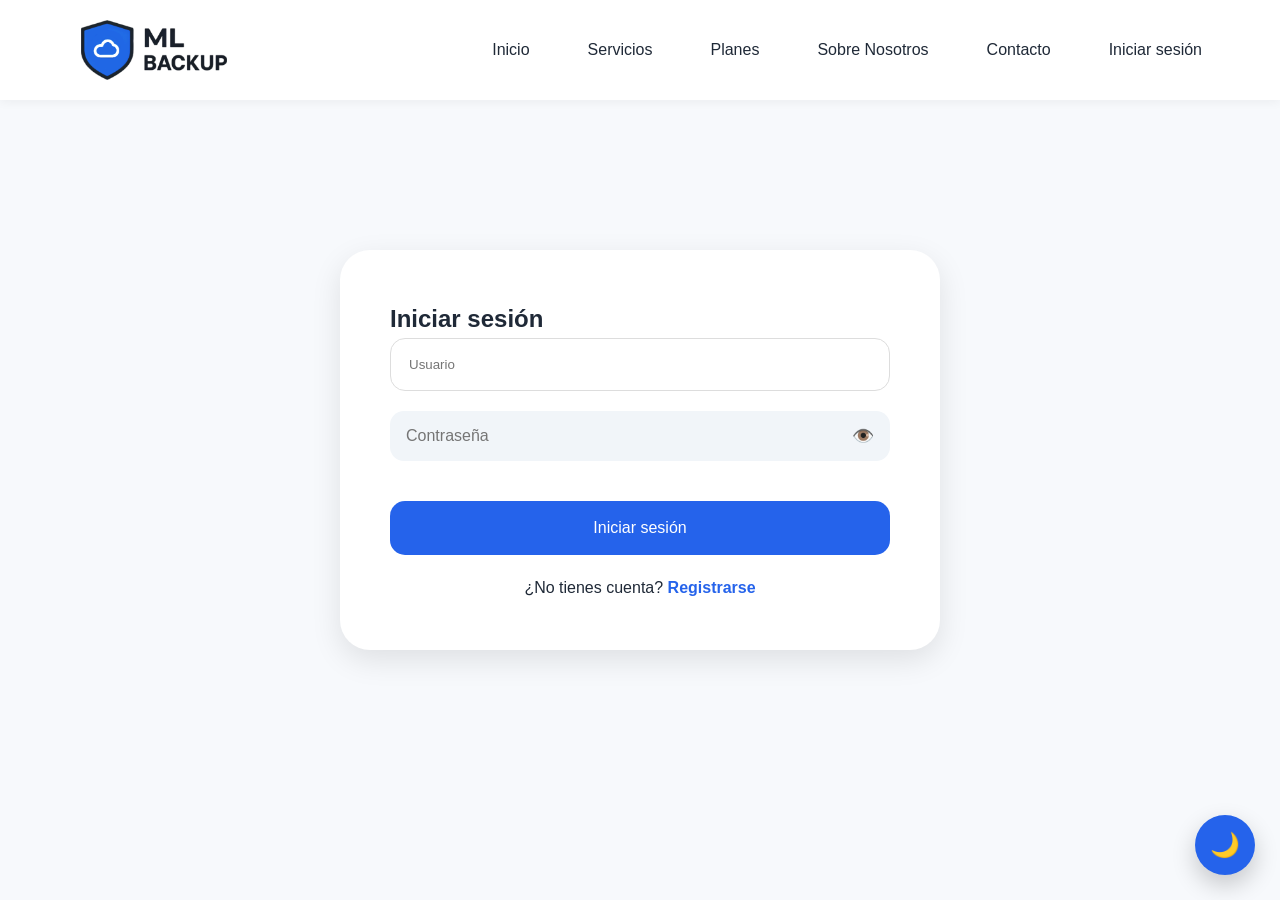
==== admin.html @ d4685b3f "Update admin.html" ====
<!DOCTYPE html>
<html lang="es">
<head>
  <meta charset="UTF-8">
  <meta name="viewport" content="width=device-width, initial-scale=1.0">
  <title>ML Backup - Admin</title>
  <link rel="stylesheet" href="style.css">
</head>
<body>
  
  <header>
    <div class="container nav">
      <h1>

        <a href="./index.html" class="logo">
      
          <div class="logo-container">
      
            <img id="siteLogo" src="logoMLBclaro.png" alt="ML Backup Logo" class="logo-img">
      
          </div>
      
        </a>
      
      </h1>

      <nav class="navbar-right">

        <a href="./index.html#inicio">Inicio</a>
        <a href="./index.html#servicios">Servicios</a>
        <a href="./index.html#planes">Planes</a>
        <a href="./index.html#sobre">Sobre Nosotros</a>
        <a href="./index.html#contacto">Contacto</a>

        <div id="userArea"></div>
      
      </nav>
    </div>
  </header>

  <section class="dashboard-page">
  
    <div class="container">
    
      <h1 class="dashboard-title">
        Panel de Administración
      </h1>
      
      <div class="dashboard-card">
      
        <h2>Clientes Registrados</h2>
        
        <table>
        
          <thead>
          
            <tr>
            
              <th>Usuario</th>
              <th>Empresa</th>
              <th>País</th>
              <th>Plan</th>
              <th>Acciones</th>
            
            </tr>
          
          </thead>
        
        <tbody id="usersTable"></tbody>
        
        </table>
      
      </div>
    
    </div>
  
  </section>

  <script>
  
    if(
      localStorage.getItem("loggedUser")
      !==
      "admin"
    ){
      window.location.href =
      "./login.html";
    }
  
  </script>
  
  <script src="./auth.js"></script>
  <script src="./backup-system.js"></script>
  <script src="./monitor.js"></script>
  <script src="./dashboard.js"></script>
  <script src="./script.js"></script>

</body>
</html>
---- style.css ----
html{
  scroll-behavior:smooth;
}

:root{
  --bg:#f7f9fc;
  --text:#1f2937;
  --card:#ffffff;
  --primary:#2563eb;
  --secondary:#f1f5f9;
  --shadow:rgba(0,0,0,0.08);
}

body.dark{
  --bg:#0f172a;
  --text:#f8fafc;
  --card:#1e293b;
  --primary:#3b82f6;
  --secondary:#334155;
  --shadow:rgba(0,0,0,0.3);
}

*{
  margin:0;
  padding:0;
  box-sizing:border-box;
}

body{
  font-family:Arial, sans-serif;
  background:var(--bg);
  color:var(--text);
  line-height:1.6;
  transition:
  background 0.4s ease,
  color 0.4s ease;
}

.container{
  width:90%;
  max-width:1200px;
  margin:auto;
}

header{
  position:fixed;
  width:100%;
  background:var(--card);
  padding:20px 0;
  box-shadow:0 2px 10px rgba(0,0,0,0.05);
  z-index:1000;
  transition:0.4s;
}

.nav{
  display:flex;
  justify-content:space-between;
  align-items:center;
}

nav a{
  margin-left:20px;
  text-decoration:none;
  color:var(--text);
  font-weight:500;
  position:relative;
  transition:0.3s ease;
  padding:8px 14px;
  border-radius:12px;
}

nav a:hover{
  background:var(--primary);
  color:white;
}

.hero{
  min-height:100vh;
  display:flex;
  align-items:center;
  padding-top:120px;
}

.hero-content{
  display:grid;
  grid-template-columns:1fr 1fr;
  gap:60px;
}

.tag{
  color:#2563eb;
  font-weight:bold;
  margin-bottom:15px;
}

.hero h2{
  font-size:55px;
  margin-bottom:20px;
}

.description{
  margin-bottom:30px;
  color:var(--text);
}

.buttons{
  display:flex;
  gap:15px;
}

.btn{
  padding:15px 30px;
  border-radius:15px;
  text-decoration:none;
  font-weight:bold;
}

.primary{
  background:#2563eb;
  color:white;
}

.secondary{
  border:1px solid #ccc;
  color:var(--text);
}

.hero-card{
  background:var(--card);
  transition:0.4s ease;
  padding:40px;
  border-radius:30px;
  box-shadow:0 10px 30px rgba(0,0,0,0.08);
}

.card{
  background:var(--secondary);
  padding:25px;
  border-radius:20px;
  margin-bottom:20px;

  transition:
  transform 0.35s ease,
  box-shadow 0.35s ease,
  background 0.4s ease,
  color 0.4s ease;
}

section{
  padding:120px 0;
}

.section-title{
  text-align:center;
  margin-bottom:60px;
}

.section-title p{
  color:#2563eb;
  font-weight:bold;
}

.section-title h2{
  font-size:40px;
}

.services-grid, .plans-grid{
  display:grid;
  grid-template-columns:repeat(3, 1fr);
  gap:30px;
}

.service-box, .plan-card, .stat-box{
  background:var(--card);
  transition:0.4s ease;
  padding:35px;
  border-radius:25px;
  box-shadow:0 5px 20px rgba(0,0,0,0.05);
}

.plan-card h4{
  font-size:40px;
  margin:20px 0;
}

.plan-card ul{
  list-style:none;
  margin-bottom:30px;
}

.plan-card li{
  margin-bottom:10px;
}

.plan-card button{
  width:100%;
  padding:15px;
  border:none;
  background:#2563eb;
  color:white;
  border-radius:15px;
  cursor:pointer;
}

.featured{
  background:linear-gradient(135deg, #2563eb, #1d4ed8);
  color:white;
}

.featured button{
  background:white;
  color:#2563eb;
  font-weight:bold;
}

.featured button:hover{
  background:#1d4ed8;
  color:white;
}

.popular{
  background:var(--card);
  transition:0.4s ease;
  color:#2563eb;
  padding:5px 15px;
  border-radius:20px;
  font-size:14px;
}

.about-grid{
  display:grid;
  grid-template-columns:1fr 1fr;
  gap:60px;
}

.stats{
  display:grid;
  grid-template-columns:1fr 1fr;
  gap:20px;
}

.contact-box{
  background:var(--card);
  transition:0.4s ease;
  padding:60px;
  border-radius:30px;
  box-shadow:0 10px 30px rgba(0,0,0,0.05);
}

form{
  display:grid;
  gap:20px;
}

input, textarea{
  padding:18px;
  border-radius:15px;
  border:1px solid #ddd;
}

textarea{
  min-height:150px;
}

form button{
  padding:18px;
  border:none;
  border-radius:15px;
  background:#2563eb;
  color:white;
  font-size:16px;
  cursor:pointer;
}

footer{
  background:#0f172a;
  color:white;
  padding:80px 0;
}

.footer-grid{
  display:grid;
  grid-template-columns:repeat(3,1fr);
  gap:40px;
}

footer a{
  color:#cbd5e1;
  text-decoration:none;
}

@media(max-width:900px){
  .hero-content, .services-grid, .plans-grid, .about-grid, .footer-grid{
    grid-template-columns:1fr;
  }
  nav{
    display:none;
  }
  .hero h2{
    font-size:40px;
  }
}

#themeToggle{
  position:fixed;
  bottom:25px;
  right:25px;
  width:60px;
  height:60px;
  border:none;
  border-radius:50%;
  background:var(--primary);
  color:white;
  font-size:24px;
  cursor:pointer;
  z-index:9999;
  box-shadow:0 10px 25px rgba(0,0,0,0.2);
  transition:
  transform 0.3s ease,
  background 0.4s ease;
}

#themeToggle:hover{
  transform:scale(1.1) rotate(10deg);
}

section, .service-box, .plan-card, .hero-card, .contact-box, .stat-box, .card{
  animation:fadeUp 1s ease;
}

.service-box, .plan-card, .stat-box, .card{
  transition:
  transform 0.35s ease,
  box-shadow 0.35s ease,
  background 0.4s ease,
  color 0.4s ease;
}

.service-box:hover, .plan-card:hover, .stat-box:hover, .card:hover{
  transform:translateY(-8px);
  box-shadow:0 15px 35px var(--shadow);
}

@keyframes fadeUp{
  from{
    opacity:0;
    transform:translateY(40px);
  }

  to{
    opacity:1;
    transform:translateY(0);
  }
}

.logo{
  text-decoration:none;
  color:var(--primary);
  transition:0.3s ease;
}

.logo:hover{
  opacity:0.8;
}

button, .btn{
  cursor:pointer;
  transition:
  transform 0.3s ease,
  background 0.3s ease,
  color 0.3s ease,
  box-shadow 0.3s ease;
}

button:hover, .btn:hover{
  transform:translateY(-3px);
  box-shadow:0 10px 25px rgba(0,0,0,0.15);
}

.primary:hover, .plan-card button:hover, form button:hover{
  background:#1d4ed8;
}

.reveal{
  opacity:0;
  transform:translateY(80px);
  transition:
  opacity 1s ease,
  transform 1s ease;
}

.reveal.active{
  opacity:1;
  transform:translateY(0);
}

.login-page,
.plan-page,
.admin-page{
  min-height:100vh;
  display:flex;
  justify-content:center;
  align-items:center;
  padding:120px 20px;
}

.login-box, .single-plan-card{
  background:var(--card);
  padding:50px;
  border-radius:30px;
  box-shadow:0 10px 30px rgba(0,0,0,0.1);
  max-width:600px;
  width:100%;
}

.single-plan-card h1{
  font-size:50px;
  margin-bottom:20px;
}

.single-plan-card h2{
  color:var(--primary);
  font-size:40px;
  margin-bottom:30px;
}

.single-plan-card ul{
  margin:30px 0;
}

.single-plan-card li{
  margin-bottom:15px;
  margin-left:30px;
}

.other-plans{
  margin-top:50px;
}

.mini-plans{
  display:flex;
  gap:20px;
  margin-top:20px;
}

.mini-plan{
  background:var(--card);
  padding:25px;
  border-radius:20px;
  flex:1;
}

.admin-page table{
  width:100%;
  border-collapse:collapse;
  margin-top:40px;
  background:var(--card);
}

.admin-page th,
.admin-page td{
  padding:20px;
  border:1px solid #ccc;
  text-align:left;
}

.admin-page th{
  background:var(--primary);
  color:white;
}

.plan-button{
  width:100%;
  padding:18px;
  border:none;
  border-radius:18px;
  background:var(--primary);
  color:white;
  font-size:17px;
  font-weight:bold;
  cursor:pointer;
  transition:
  transform 0.3s ease,
  background 0.3s ease,
  box-shadow 0.3s ease;
}

.plan-button:hover{
  transform:translateY(-4px);
  background:#1d4ed8;
  box-shadow:0 10px 25px rgba(0,0,0,0.2);
}

.mini-plan a{
  text-decoration:none;
}

.navbar-right{
  display:flex;
  align-items:center;
  gap:10px;
}

.login-btn{
  background:var(--primary);
  color:white !important;
  padding:10px 18px;
  border-radius:12px;
  text-decoration:none;
  transition:0.3s ease;
}

.login-btn:hover{
  background:#1d4ed8;
  transform:translateY(-2px);
}

/* MENU USER */

.user-menu{
  position:relative;
  cursor:pointer;
}

.user-profile{
  display:flex;
  align-items:center;
  gap:10px;
  background:var(--card);
  padding:10px 16px;
  border-radius:14px;
  transition:0.3s ease;
}

.user-profile:hover{
  background:var(--secondary);
}

.user-dropdown{
  position:absolute;
  top:60px;
  right:0;
  background:var(--card);
  min-width:180px;
  border-radius:18px;
  padding:10px;
  box-shadow:0 10px 30px rgba(0,0,0,0.15);
  opacity:0;
  visibility:hidden;
  transform:translateY(10px);
  transition:0.3s ease;
  z-index:9999;
}

.user-menu:hover .user-dropdown{
  opacity:1;
  visibility:visible;
  transform:translateY(0);
}

.user-dropdown button, .user-dropdown a{
  width:100%;
  display:block;
  text-decoration:none;
  border:none;
  background:none;
  color:var(--text);
  padding:12px;
  border-radius:12px;
  text-align:left;
  cursor:pointer;
  transition:0.3s ease;
}

.user-dropdown button:hover, .user-dropdown a:hover{
  background:var(--secondary);
}
.register-link{
  margin-top:20px;
  text-align:center;
}

.register-link a{
  color:var(--primary);
  text-decoration:none;
  font-weight:bold;
}

.logo-container{
  width:180px;
  height:60px;
  display:flex;
  align-items:center;
  justify-content:flex-start;
}

.logo-img{
  width:180px;
  height:60px;
  object-fit:contain;
  transition:,
  opacity 0.3s ease;
}

.logo-img:hover{
  opacity:0.9;
}

.login-box select{
  width:100%;
  padding:16px;
  margin-bottom:20px;
  border:none;
  border-radius:14px;
  background:var(--secondary);
  color:var(--text);
  font-size:16px;
  outline:none;
}

.password-box{
  position:relative;
  width:100%;
  margin-bottom:20px;
}

.password-box input{
  width:100%;
  padding:16px 50px 16px 16px;
  border:none;
  border-radius:14px;
  background:var(--secondary);
  color:var(--text);
  font-size:16px;
  outline:none;
}

.toggle-password{
  position:absolute;
  right:16px;
  top:50%;
  transform:translateY(-50%);
  cursor:pointer;
  user-select:none;
  font-size:18px;
  transition:0.3s ease;
}

.toggle-password:hover{
  transform:
  translateY(-50%)
  scale(1.15);
}

footer{
  padding:30px 20px;
  text-align:center;
  background:var(--card);
  color:var(--text);
  margin-top:80px;
}

footer p{
  font-size:15px;
}

footer a{
  color:var(--primary);
  text-decoration:none;
  font-weight:bold;
  transition:0.3s ease;
}

footer a:hover{
  opacity:0.8;
}

.policy-page{
  min-height:100vh;
  padding:140px 40px 80px;
}

.policy-card{
  width:100%;
  background:var(--card);
  color:var(--text);
  padding:60px;
  border-radius:30px;
  box-shadow:0 15px 40px rgba(0,0,0,0.1);

}

.policy-card h1{
  font-size:52px;
  margin-bottom:40px;
}

.policy-card h2{
  margin-top:40px;
  margin-bottom:20px;
  color:var(--primary);
  font-size:30px;
}

.policy-card p{
  margin-bottom:20px;
  line-height:1.8;
}

.policy-card ul{
  margin-bottom:30px;
  margin-left:30px;
}

.policy-card li{
  margin-bottom:12px;
}

.checkbox-container {
  display: flex;
  align-items: center;
  gap: 12px;
  cursor: pointer;
  user-select: none;
  color: var(--text);
  font-size: 16px;
}

/* ocultar checkbox real */
.checkbox-container input {
  display: none;
}

/* caja visual */
.checkmark {
  width: 22px;
  height: 22px;
  border-radius: 6px;
  background: var(--secondary);
  border: 2px solid #cbd5e1;
  position: relative;
  transition: 0.3s ease;
}

/* hover */
.checkbox-container:hover .checkmark {
  border-color: var(--primary);
  box-shadow: 0 0 0 3px rgba(37, 99, 235, 0.15);
}

/* cuando checked */
.checkbox-container input:checked + .checkmark {
  background: var(--primary);
  border-color: var(--primary);
}

/* tick */
.checkmark::after {
  content: "";
  position: absolute;
  display: none;
  left: 6px;
  top: 2px;
  width: 6px;
  height: 12px;
  border: solid white;
  border-width: 0 2px 2px 0;
  transform: rotate(45deg);
}

/* mostrar tick cuando activo */
.checkbox-container input:checked + .checkmark::after {
  display: block;
}

.checkmark {
  transition: 0.25s ease, transform 0.2s ease;
}

.checkbox-container input:checked + .checkmark {
  transform: scale(1.05);
}

.sec-button{
  display:block;
  width:75%;
  height:50%;
  margin:0 auto;
  padding:18px;
  border:none;
  border-radius:18px;
  background:var(--primary);
  color:white;
  font-size:17px;
  font-weight:bold;
  cursor:pointer;
  transition:transform 0.3s ease, background 0.3s ease, box-shadow 0.3s ease;
}

.sec-button:hover{
  transform:translateY(-4px);
  background:#1d4ed8;
  box-shadow:0 10px 25px rgba(0,0,0,0.2);
}

/* =========================
DASHBOARD
========================= */

.dashboard-page{
  padding-top:140px;
  padding-bottom:80px;
  min-height:100vh;
}

.dashboard-title{
  font-size:52px;
  margin-bottom:40px;
  text-align:center;
}

.dashboard-grid{
  display:grid;
  grid-template-columns:
  repeat(auto-fit,minmax(320px,1fr));
  gap:30px;
  margin-bottom:40px;
}

.dashboard-card{
  background:var(--card);
  padding:30px;
  border-radius:30px;
  box-shadow:
  0 10px 30px rgba(0,0,0,0.1);
  transition:0.3s;
}

.dashboard-card:hover{
  transform:translateY(-5px);
}

.dashboard-card h2{
  margin-bottom:25px;
  color:var(--primary);
}

.alert-box{
  background:var(--secondary);
  padding:18px;
  border-radius:18px;
  margin-bottom:15px;
}

.alert-box p{
  margin-top:8px;
  font-size:14px;
  opacity:0.8;
}

table{
  width:100%;
  border-collapse:collapse;
  margin-top:20px;
}

th{
  background:var(--primary);
  color:white;
  padding:16px;
}

td{
  padding:16px;
  border-bottom:
  1px solid rgba(255,255,255,0.08);
}

.system-ok{
  font-size:18px;
  font-weight:bold;
  color:#27ae60;
}

.dashboard-card button{
  margin-bottom:15px;
  width:100%;
}

.gest-button{
  display:block;
  width:75%;
  height:50%
  margin:0 auto;
  padding:18px;
  border:none;
  border-radius:18px;
  background:var(--primary);
  color:white;
  font-size:17px;
  font-weight:bold;
  cursor:pointer;
  transition:transform 0.3s ease, background 0.3s ease, box-shadow 0.3s ease;
}
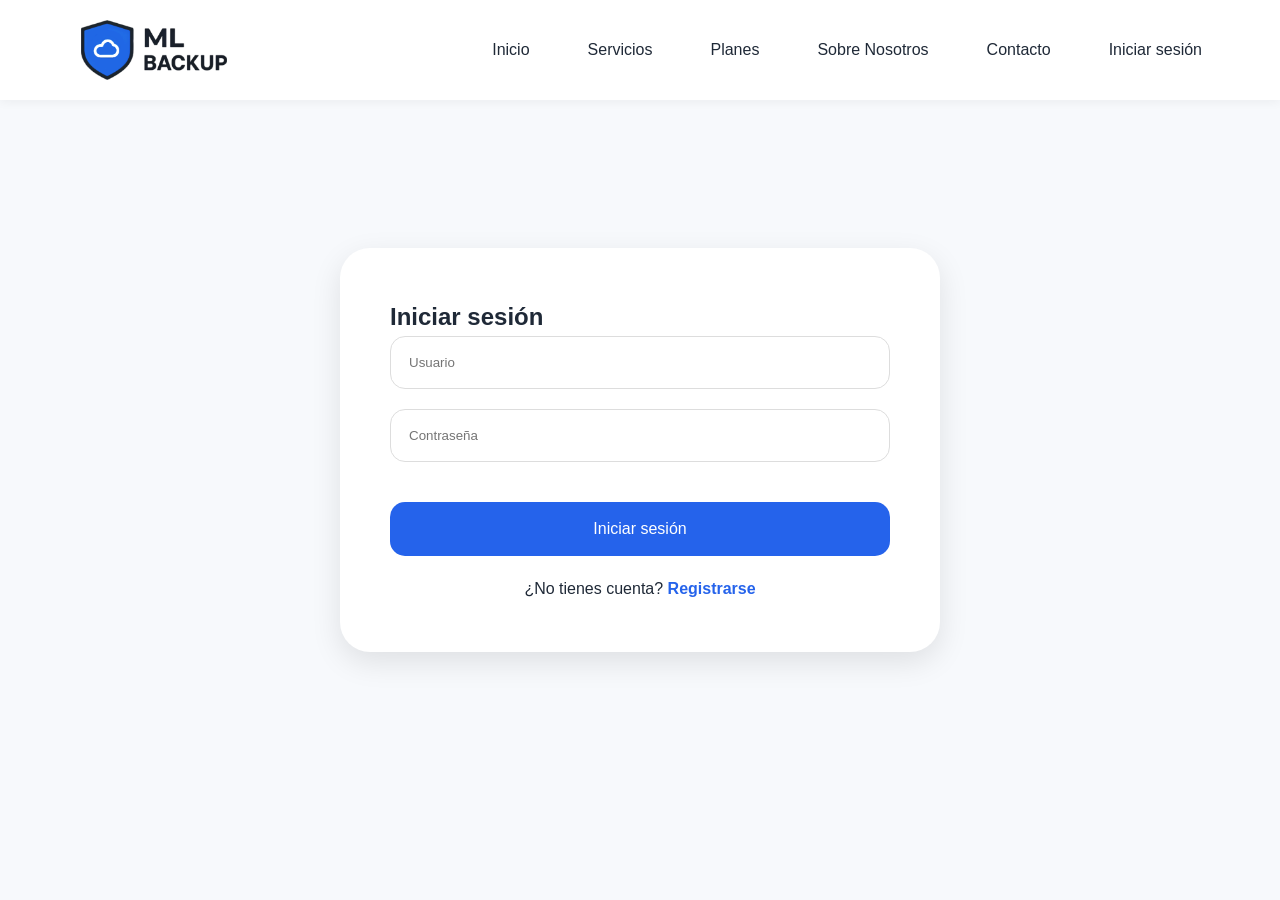
==== commit ffd4f1bf: "Update admin.html" ====
--- a/admin.html
+++ b/admin.html
@@ -2,26 +2,21 @@
 <html lang="es">
 <head>
   <meta charset="UTF-8">
-  <meta name="viewport" content="width=device-width, initial-scale=1.0">
-  <title>ML Backup - Admin</title>
+  <title>ML Backup</title>
   <link rel="stylesheet" href="style.css">
 </head>
 <body>
-  
+
+  <!-- BARRA DE NAVEGACIÓN -->
   <header>
+
     <div class="container nav">
       <h1>
-
         <a href="./index.html" class="logo">
-      
           <div class="logo-container">
-      
             <img id="siteLogo" src="logoMLBclaro.png" alt="ML Backup Logo" class="logo-img">
-      
           </div>
-      
         </a>
-      
       </h1>
 
       <nav class="navbar-right">
@@ -35,7 +30,9 @@
         <div id="userArea"></div>
       
       </nav>
+    
     </div>
+  
   </header>
 
   <section class="dashboard-page">
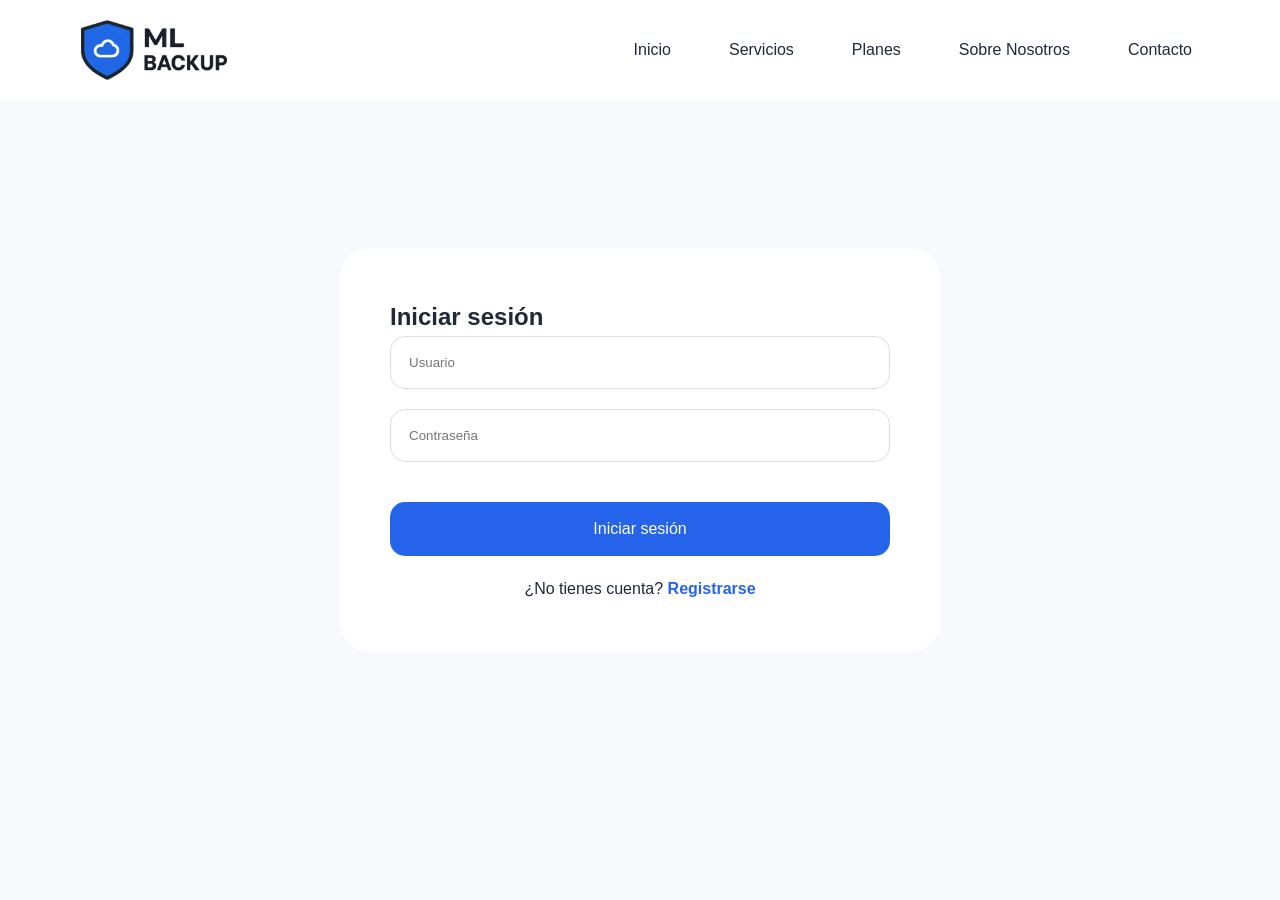
==== commit 2b9625ac: "Refactor admin.html structure and scripts" ====
--- a/admin.html
+++ b/admin.html
@@ -2,7 +2,7 @@
 <html lang="es">
 <head>
   <meta charset="UTF-8">
-  <title>ML Backup</title>
+  <title>ML Backup - Admin</title>
   <link rel="stylesheet" href="style.css">
 </head>
 <body>
@@ -20,51 +20,43 @@
       </h1>
 
       <nav class="navbar-right">
-
         <a href="./index.html#inicio">Inicio</a>
         <a href="./index.html#servicios">Servicios</a>
         <a href="./index.html#planes">Planes</a>
         <a href="./index.html#sobre">Sobre Nosotros</a>
         <a href="./index.html#contacto">Contacto</a>
-
         <div id="userArea"></div>
-      
       </nav>
     
     </div>
   
   </header>
 
+  <!-- PANEL DE ADMINISTRADOR -->
   <section class="dashboard-page">
   
     <div class="container">
     
-      <h1 class="dashboard-title">
-        Panel de Administración
-      </h1>
+      <h1 class="dashboard-title">Panel de Administración</h1>
       
       <div class="dashboard-card">
       
         <h2>Clientes Registrados</h2>
         
         <table>
-        
+          
           <thead>
-          
             <tr>
-            
               <th>Usuario</th>
               <th>Empresa</th>
               <th>País</th>
               <th>Plan</th>
               <th>Acciones</th>
-            
             </tr>
-          
           </thead>
         
         <tbody id="usersTable"></tbody>
-        
+
         </table>
       
       </div>
@@ -74,14 +66,9 @@
   </section>
 
   <script>
-  
-    if(
-      localStorage.getItem("loggedUser")
-      !==
-      "admin"
-    ){
-      window.location.href =
-      "./login.html";
+
+    if(localStorage.getItem("loggedUser") !== "admin"){
+      window.location.href = "./login.html";
     }
   
   </script>
--- a/style.css
+++ b/style.css
@@ -1,23 +1,9 @@
-html{
-  scroll-behavior:smooth;
-}
-
 :root{
   --bg:#f7f9fc;
   --text:#1f2937;
   --card:#ffffff;
   --primary:#2563eb;
   --secondary:#f1f5f9;
-  --shadow:rgba(0,0,0,0.08);
-}
-
-body.dark{
-  --bg:#0f172a;
-  --text:#f8fafc;
-  --card:#1e293b;
-  --primary:#3b82f6;
-  --secondary:#334155;
-  --shadow:rgba(0,0,0,0.3);
 }
 
 *{
@@ -31,9 +17,6 @@
   background:var(--bg);
   color:var(--text);
   line-height:1.6;
-  transition:
-  background 0.4s ease,
-  color 0.4s ease;
 }
 
 .container{
@@ -47,9 +30,7 @@
   width:100%;
   background:var(--card);
   padding:20px 0;
-  box-shadow:0 2px 10px rgba(0,0,0,0.05);
   z-index:1000;
-  transition:0.4s;
 }
 
 .nav{
@@ -64,14 +45,8 @@
   color:var(--text);
   font-weight:500;
   position:relative;
-  transition:0.3s ease;
   padding:8px 14px;
   border-radius:12px;
-}
-
-nav a:hover{
-  background:var(--primary);
-  color:white;
 }
 
 .hero{
@@ -127,10 +102,8 @@
 
 .hero-card{
   background:var(--card);
-  transition:0.4s ease;
   padding:40px;
   border-radius:30px;
-  box-shadow:0 10px 30px rgba(0,0,0,0.08);
 }
 
 .card{
@@ -138,12 +111,6 @@
   padding:25px;
   border-radius:20px;
   margin-bottom:20px;
-
-  transition:
-  transform 0.35s ease,
-  box-shadow 0.35s ease,
-  background 0.4s ease,
-  color 0.4s ease;
 }
 
 section{
@@ -172,10 +139,8 @@
 
 .service-box, .plan-card, .stat-box{
   background:var(--card);
-  transition:0.4s ease;
   padding:35px;
   border-radius:25px;
-  box-shadow:0 5px 20px rgba(0,0,0,0.05);
 }
 
 .plan-card h4{
@@ -213,14 +178,8 @@
   font-weight:bold;
 }
 
-.featured button:hover{
-  background:#1d4ed8;
-  color:white;
-}
-
 .popular{
   background:var(--card);
-  transition:0.4s ease;
   color:#2563eb;
   padding:5px 15px;
   border-radius:20px;
@@ -241,10 +200,8 @@
 
 .contact-box{
   background:var(--card);
-  transition:0.4s ease;
   padding:60px;
   border-radius:30px;
-  box-shadow:0 10px 30px rgba(0,0,0,0.05);
 }
 
 form{
@@ -255,7 +212,7 @@
 input, textarea{
   padding:18px;
   border-radius:15px;
-  border:1px solid #ddd;
+  border:1px solid #dddddd;
 }
 
 textarea{
@@ -289,114 +246,11 @@
   text-decoration:none;
 }
 
-@media(max-width:900px){
-  .hero-content, .services-grid, .plans-grid, .about-grid, .footer-grid{
-    grid-template-columns:1fr;
-  }
-  nav{
-    display:none;
-  }
-  .hero h2{
-    font-size:40px;
-  }
-}
-
-#themeToggle{
-  position:fixed;
-  bottom:25px;
-  right:25px;
-  width:60px;
-  height:60px;
-  border:none;
-  border-radius:50%;
-  background:var(--primary);
-  color:white;
-  font-size:24px;
-  cursor:pointer;
-  z-index:9999;
-  box-shadow:0 10px 25px rgba(0,0,0,0.2);
-  transition:
-  transform 0.3s ease,
-  background 0.4s ease;
-}
-
-#themeToggle:hover{
-  transform:scale(1.1) rotate(10deg);
-}
-
-section, .service-box, .plan-card, .hero-card, .contact-box, .stat-box, .card{
-  animation:fadeUp 1s ease;
-}
-
-.service-box, .plan-card, .stat-box, .card{
-  transition:
-  transform 0.35s ease,
-  box-shadow 0.35s ease,
-  background 0.4s ease,
-  color 0.4s ease;
-}
-
-.service-box:hover, .plan-card:hover, .stat-box:hover, .card:hover{
-  transform:translateY(-8px);
-  box-shadow:0 15px 35px var(--shadow);
-}
-
-@keyframes fadeUp{
-  from{
-    opacity:0;
-    transform:translateY(40px);
-  }
-
-  to{
-    opacity:1;
-    transform:translateY(0);
-  }
-}
-
-.logo{
-  text-decoration:none;
-  color:var(--primary);
-  transition:0.3s ease;
-}
-
-.logo:hover{
-  opacity:0.8;
-}
-
 button, .btn{
   cursor:pointer;
-  transition:
-  transform 0.3s ease,
-  background 0.3s ease,
-  color 0.3s ease,
-  box-shadow 0.3s ease;
-}
-
-button:hover, .btn:hover{
-  transform:translateY(-3px);
-  box-shadow:0 10px 25px rgba(0,0,0,0.15);
-}
-
-.primary:hover, .plan-card button:hover, form button:hover{
-  background:#1d4ed8;
-}
-
-.reveal{
-  opacity:0;
-  transform:translateY(80px);
-  transition:
-  opacity 1s ease,
-  transform 1s ease;
-}
-
-.reveal.active{
-  opacity:1;
-  transform:translateY(0);
-}
-
-.login-page,
-.plan-page,
-.admin-page{
+}
+
+.login-page, .plan-page, .admin-page{
   min-height:100vh;
   display:flex;
   justify-content:center;
@@ -408,7 +262,6 @@
   background:var(--card);
   padding:50px;
   border-radius:30px;
-  box-shadow:0 10px 30px rgba(0,0,0,0.1);
   max-width:600px;
   width:100%;
 }
@@ -457,10 +310,9 @@
   background:var(--card);
 }
 
-.admin-page th,
-.admin-page td{
+.admin-page th, .admin-page td{
   padding:20px;
-  border:1px solid #ccc;
+  border:1px solid #cccccc;
   text-align:left;
 }
 
@@ -478,17 +330,6 @@
   color:white;
   font-size:17px;
   font-weight:bold;
-  cursor:pointer;
-  transition:
-  transform 0.3s ease,
-  background 0.3s ease,
-  box-shadow 0.3s ease;
-}
-
-.plan-button:hover{
-  transform:translateY(-4px);
-  background:#1d4ed8;
-  box-shadow:0 10px 25px rgba(0,0,0,0.2);
 }
 
 .mini-plan a{
@@ -503,19 +344,11 @@
 
 .login-btn{
   background:var(--primary);
-  color:white !important;
+  color:white;
   padding:10px 18px;
   border-radius:12px;
   text-decoration:none;
-  transition:0.3s ease;
-}
-
-.login-btn:hover{
-  background:#1d4ed8;
-  transform:translateY(-2px);
-}
-
-/* MENU USER */
+}
 
 .user-menu{
   position:relative;
@@ -529,11 +362,6 @@
   background:var(--card);
   padding:10px 16px;
   border-radius:14px;
-  transition:0.3s ease;
-}
-
-.user-profile:hover{
-  background:var(--secondary);
 }
 
 .user-dropdown{
@@ -544,18 +372,7 @@
   min-width:180px;
   border-radius:18px;
   padding:10px;
-  box-shadow:0 10px 30px rgba(0,0,0,0.15);
-  opacity:0;
-  visibility:hidden;
-  transform:translateY(10px);
-  transition:0.3s ease;
   z-index:9999;
-}
-
-.user-menu:hover .user-dropdown{
-  opacity:1;
-  visibility:visible;
-  transform:translateY(0);
 }
 
 .user-dropdown button, .user-dropdown a{
@@ -569,12 +386,8 @@
   border-radius:12px;
   text-align:left;
   cursor:pointer;
-  transition:0.3s ease;
-}
-
-.user-dropdown button:hover, .user-dropdown a:hover{
-  background:var(--secondary);
-}
+}
+
 .register-link{
   margin-top:20px;
   text-align:center;
@@ -598,12 +411,6 @@
   width:180px;
   height:60px;
   object-fit:contain;
-  transition:,
-  opacity 0.3s ease;
-}
-
-.logo-img:hover{
-  opacity:0.9;
 }
 
 .login-box select{
@@ -633,23 +440,6 @@
   color:var(--text);
   font-size:16px;
   outline:none;
-}
-
-.toggle-password{
-  position:absolute;
-  right:16px;
-  top:50%;
-  transform:translateY(-50%);
-  cursor:pointer;
-  user-select:none;
-  font-size:18px;
-  transition:0.3s ease;
-}
-
-.toggle-password:hover{
-  transform:
-  translateY(-50%)
-  scale(1.15);
 }
 
 footer{
@@ -668,117 +458,6 @@
   color:var(--primary);
   text-decoration:none;
   font-weight:bold;
-  transition:0.3s ease;
-}
-
-footer a:hover{
-  opacity:0.8;
-}
-
-.policy-page{
-  min-height:100vh;
-  padding:140px 40px 80px;
-}
-
-.policy-card{
-  width:100%;
-  background:var(--card);
-  color:var(--text);
-  padding:60px;
-  border-radius:30px;
-  box-shadow:0 15px 40px rgba(0,0,0,0.1);
-
-}
-
-.policy-card h1{
-  font-size:52px;
-  margin-bottom:40px;
-}
-
-.policy-card h2{
-  margin-top:40px;
-  margin-bottom:20px;
-  color:var(--primary);
-  font-size:30px;
-}
-
-.policy-card p{
-  margin-bottom:20px;
-  line-height:1.8;
-}
-
-.policy-card ul{
-  margin-bottom:30px;
-  margin-left:30px;
-}
-
-.policy-card li{
-  margin-bottom:12px;
-}
-
-.checkbox-container {
-  display: flex;
-  align-items: center;
-  gap: 12px;
-  cursor: pointer;
-  user-select: none;
-  color: var(--text);
-  font-size: 16px;
-}
-
-/* ocultar checkbox real */
-.checkbox-container input {
-  display: none;
-}
-
-/* caja visual */
-.checkmark {
-  width: 22px;
-  height: 22px;
-  border-radius: 6px;
-  background: var(--secondary);
-  border: 2px solid #cbd5e1;
-  position: relative;
-  transition: 0.3s ease;
-}
-
-/* hover */
-.checkbox-container:hover .checkmark {
-  border-color: var(--primary);
-  box-shadow: 0 0 0 3px rgba(37, 99, 235, 0.15);
-}
-
-/* cuando checked */
-.checkbox-container input:checked + .checkmark {
-  background: var(--primary);
-  border-color: var(--primary);
-}
-
-/* tick */
-.checkmark::after {
-  content: "";
-  position: absolute;
-  display: none;
-  left: 6px;
-  top: 2px;
-  width: 6px;
-  height: 12px;
-  border: solid white;
-  border-width: 0 2px 2px 0;
-  transform: rotate(45deg);
-}
-
-/* mostrar tick cuando activo */
-.checkbox-container input:checked + .checkmark::after {
-  display: block;
-}
-
-.checkmark {
-  transition: 0.25s ease, transform 0.2s ease;
-}
-
-.checkbox-container input:checked + .checkmark {
-  transform: scale(1.05);
 }
 
 .sec-button{
@@ -794,18 +473,7 @@
   font-size:17px;
   font-weight:bold;
   cursor:pointer;
-  transition:transform 0.3s ease, background 0.3s ease, box-shadow 0.3s ease;
-}
-
-.sec-button:hover{
-  transform:translateY(-4px);
-  background:#1d4ed8;
-  box-shadow:0 10px 25px rgba(0,0,0,0.2);
-}
-
-/* =========================
-DASHBOARD
-========================= */
+}
 
 .dashboard-page{
   padding-top:140px;
@@ -821,8 +489,7 @@
 
 .dashboard-grid{
   display:grid;
-  grid-template-columns:
-  repeat(auto-fit,minmax(320px,1fr));
+  grid-template-columns:repeat(auto-fit, minmax(320px,1fr));
   gap:30px;
   margin-bottom:40px;
 }
@@ -831,13 +498,6 @@
   background:var(--card);
   padding:30px;
   border-radius:30px;
-  box-shadow:
-  0 10px 30px rgba(0,0,0,0.1);
-  transition:0.3s;
-}
-
-.dashboard-card:hover{
-  transform:translateY(-5px);
 }
 
 .dashboard-card h2{
@@ -900,5 +560,4 @@
   font-size:17px;
   font-weight:bold;
   cursor:pointer;
-  transition:transform 0.3s ease, background 0.3s ease, box-shadow 0.3s ease;
-}
+}
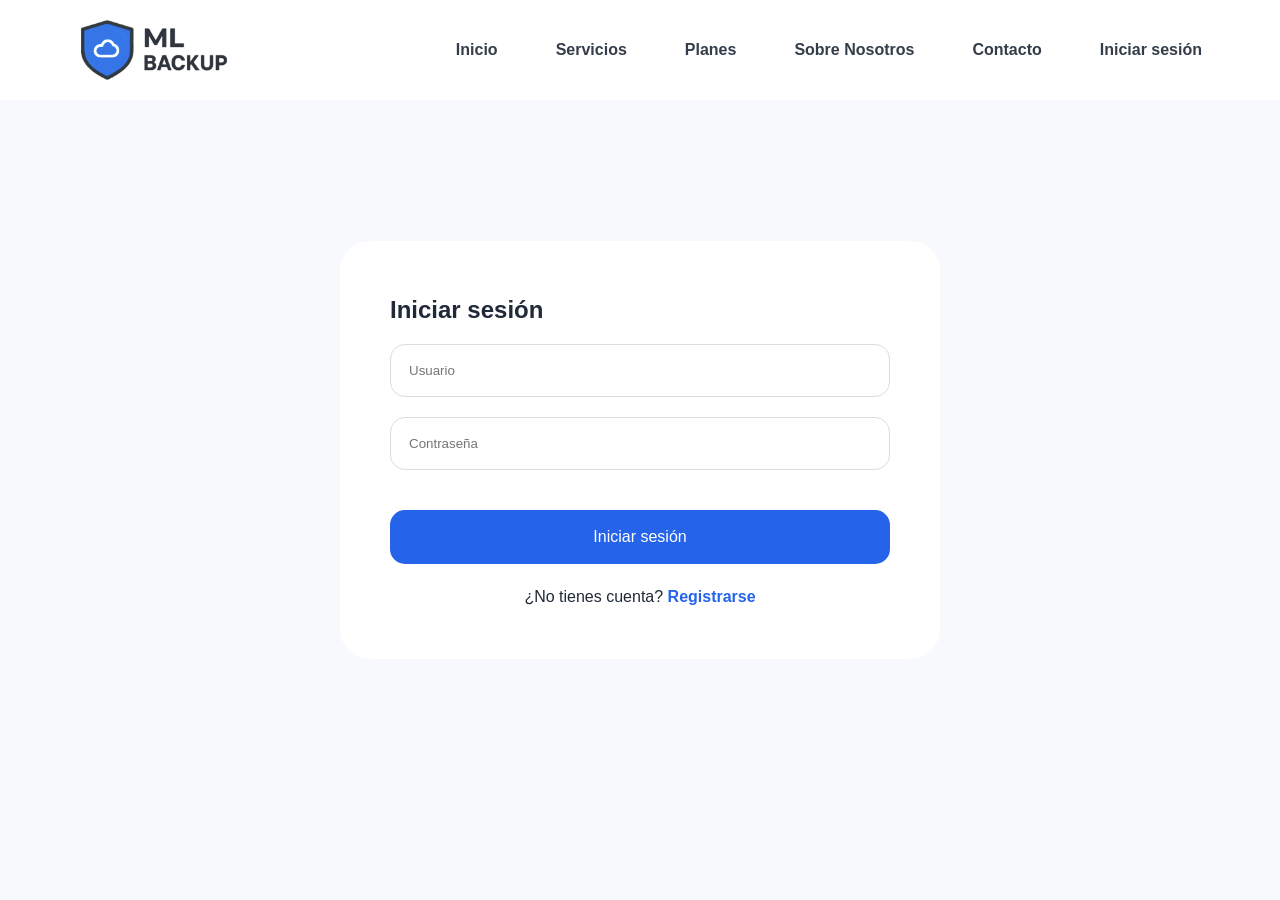
==== commit f9a5dd95: "Update admin.html" ====
--- a/admin.html
+++ b/admin.html
@@ -21,10 +21,7 @@
 
       <nav class="navbar-right">
         <a href="./index.html#inicio">Inicio</a>
-        <a href="./index.html#servicios">Servicios</a>
         <a href="./index.html#planes">Planes</a>
-        <a href="./index.html#sobre">Sobre Nosotros</a>
-        <a href="./index.html#contacto">Contacto</a>
         <div id="userArea"></div>
       </nav>
     
--- a/style.css
+++ b/style.css
@@ -49,26 +49,22 @@
   border-radius:12px;
 }
 
-.hero{
+.inic{
   min-height:100vh;
   display:flex;
   align-items:center;
   padding-top:120px;
-}
-
-.hero-content{
-  display:grid;
-  grid-template-columns:1fr 1fr;
-  gap:60px;
+  margin-right:450px;
+  margin-left:450px;
 }
 
 .tag{
-  color:#2563eb;
+  color:var(--primary);
   font-weight:bold;
   margin-bottom:15px;
 }
 
-.hero h2{
+.inic h2{
   font-size:55px;
   margin-bottom:20px;
 }
@@ -91,19 +87,8 @@
 }
 
 .primary{
-  background:#2563eb;
-  color:white;
-}
-
-.secondary{
-  border:1px solid #ccc;
-  color:var(--text);
-}
-
-.hero-card{
-  background:var(--card);
-  padding:40px;
-  border-radius:30px;
+  background:var(--primary);
+  color:white;
 }
 
 .card{
@@ -123,7 +108,7 @@
 }
 
 .section-title p{
-  color:#2563eb;
+  color:var(--primary);
   font-weight:bold;
 }
 
@@ -131,13 +116,13 @@
   font-size:40px;
 }
 
-.services-grid, .plans-grid{
+.plans-grid{
   display:grid;
   grid-template-columns:repeat(3, 1fr);
   gap:30px;
 }
 
-.service-box, .plan-card, .stat-box{
+.plan-card, .stat-box{
   background:var(--card);
   padding:35px;
   border-radius:25px;
@@ -161,35 +146,10 @@
   width:100%;
   padding:15px;
   border:none;
-  background:#2563eb;
+  background:var(--primary);
   color:white;
   border-radius:15px;
   cursor:pointer;
-}
-
-.featured{
-  background:linear-gradient(135deg, #2563eb, #1d4ed8);
-  color:white;
-}
-
-.featured button{
-  background:white;
-  color:#2563eb;
-  font-weight:bold;
-}
-
-.popular{
-  background:var(--card);
-  color:#2563eb;
-  padding:5px 15px;
-  border-radius:20px;
-  font-size:14px;
-}
-
-.about-grid{
-  display:grid;
-  grid-template-columns:1fr 1fr;
-  gap:60px;
 }
 
 .stats{
@@ -198,12 +158,6 @@
   gap:20px;
 }
 
-.contact-box{
-  background:var(--card);
-  padding:60px;
-  border-radius:30px;
-}
-
 form{
   display:grid;
   gap:20px;
@@ -223,27 +177,10 @@
   padding:18px;
   border:none;
   border-radius:15px;
-  background:#2563eb;
+  background:var(--primary);
   color:white;
   font-size:16px;
   cursor:pointer;
-}
-
-footer{
-  background:#0f172a;
-  color:white;
-  padding:80px 0;
-}
-
-.footer-grid{
-  display:grid;
-  grid-template-columns:repeat(3,1fr);
-  gap:40px;
-}
-
-footer a{
-  color:#cbd5e1;
-  text-decoration:none;
 }
 
 button, .btn{
@@ -264,6 +201,10 @@
   border-radius:30px;
   max-width:600px;
   width:100%;
+}
+
+.login-box h2{
+  margin-bottom:15px;
 }
 
 .single-plan-card h1{
@@ -458,6 +399,24 @@
   color:var(--primary);
   text-decoration:none;
   font-weight:bold;
+}
+
+header a{
+  color:var(--text);
+  opacity:0.9;
+  text-decoration:none;
+  font-weight:bold;
+}
+
+.footer-grid{
+  display:grid;
+  grid-template-columns:repeat(3, 1fr);
+  gap:40px;
+  align-items:start;
+}
+
+.footer-grid h3{
+  margin-bottom: 10px;
 }
 
 .sec-button{
@@ -533,7 +492,6 @@
 td{
   padding:16px;
   border-bottom:
-  1px solid rgba(255,255,255,0.08);
 }
 
 .system-ok{
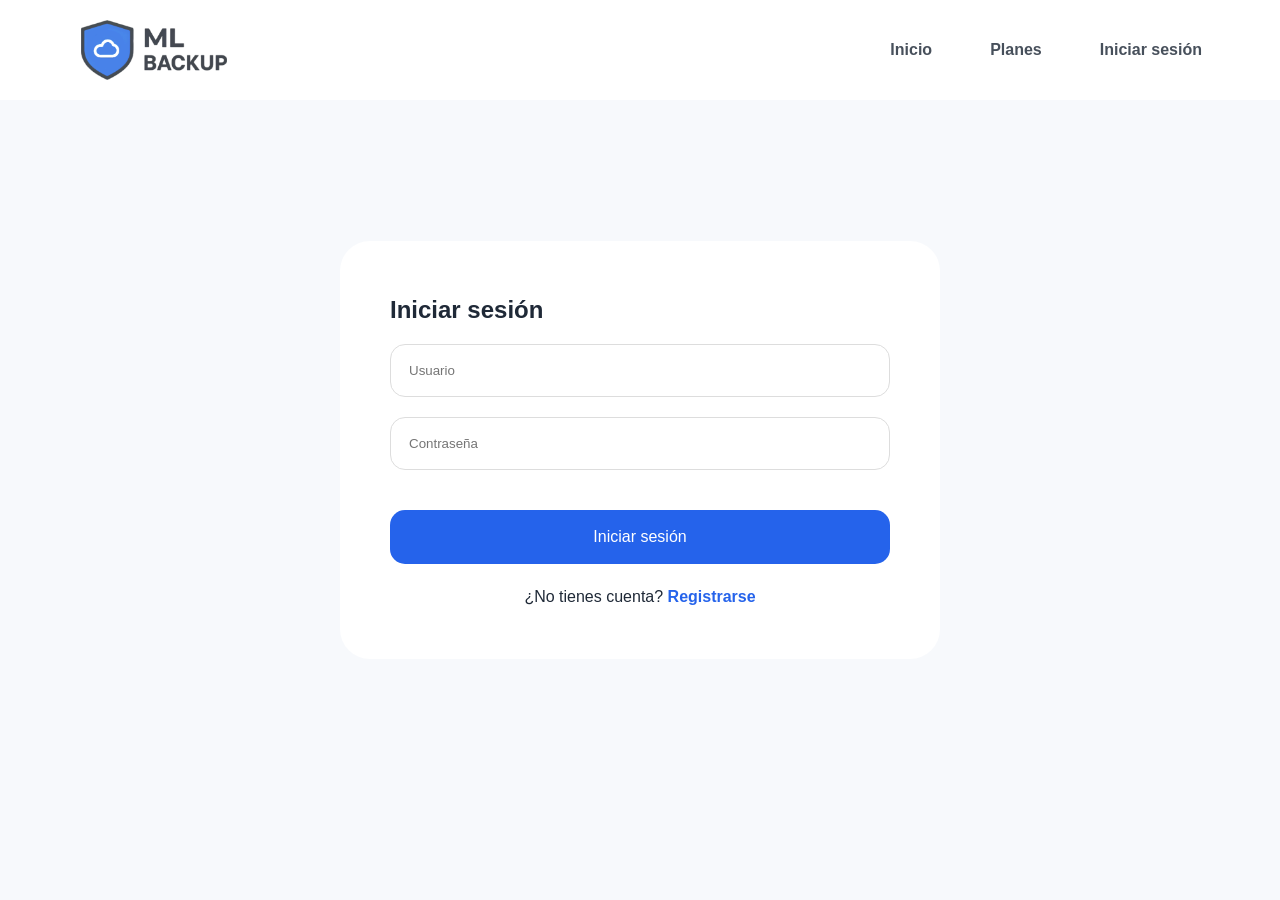
==== commit 4d34b88e: "Update admin.html" ====
--- a/admin.html
+++ b/admin.html
@@ -11,6 +11,7 @@
   <header>
 
     <div class="container nav">
+      
       <h1>
         <a href="./index.html" class="logo">
           <div class="logo-container">
--- a/style.css
+++ b/style.css
@@ -91,13 +91,6 @@
   color:white;
 }
 
-.card{
-  background:var(--secondary);
-  padding:25px;
-  border-radius:20px;
-  margin-bottom:20px;
-}
-
 section{
   padding:120px 0;
 }
@@ -401,7 +394,7 @@
   font-weight:bold;
 }
 
-header a{
+header, header a, header button{
   color:var(--text);
   opacity:0.9;
   text-decoration:none;
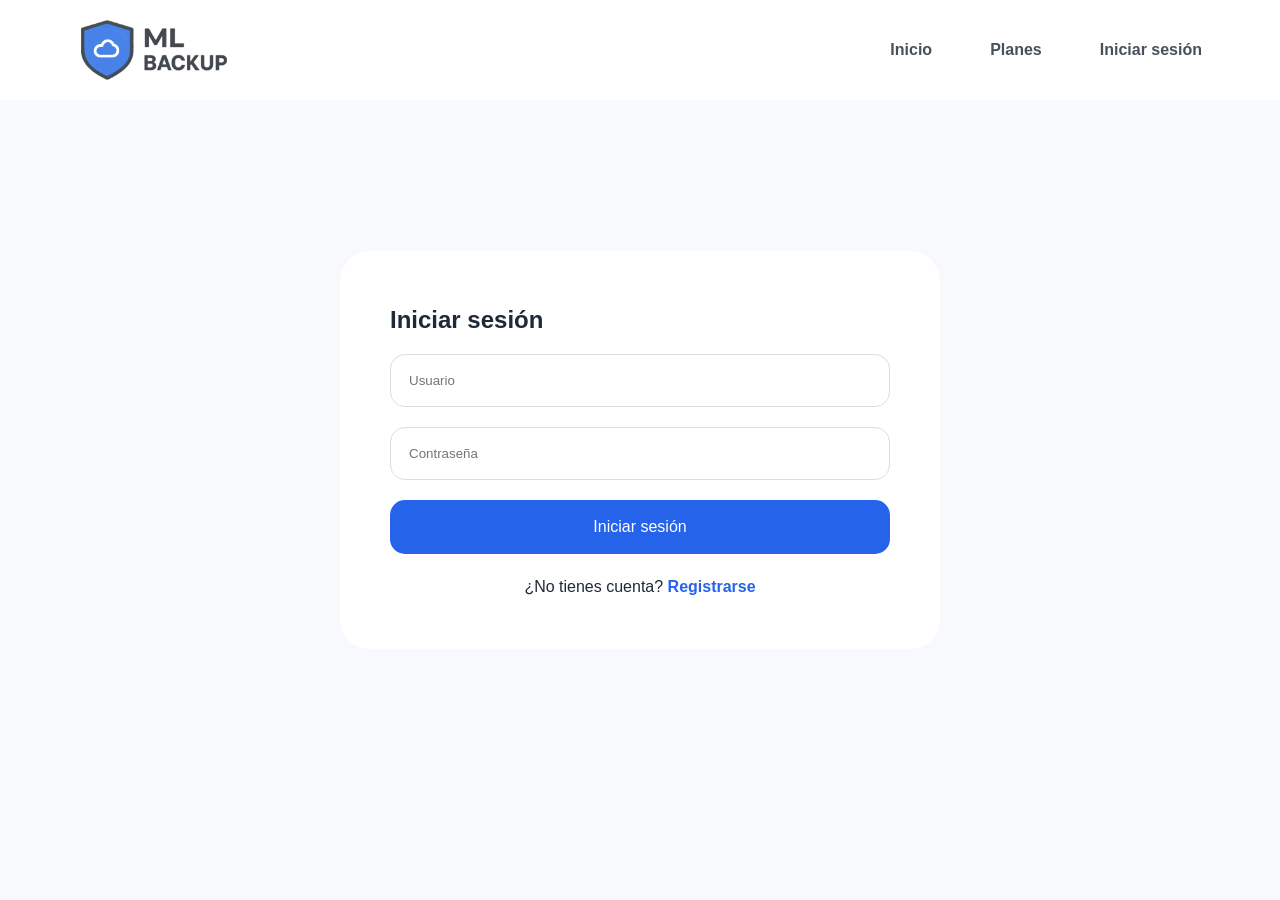
==== commit ecdee225: "Update admin.html" ====
--- a/admin.html
+++ b/admin.html
@@ -72,10 +72,8 @@
   </script>
   
   <script src="./auth.js"></script>
-  <script src="./backup-system.js"></script>
-  <script src="./monitor.js"></script>
   <script src="./dashboard.js"></script>
-  <script src="./script.js"></script>
+  <script src="./plans.js"></script>
 
 </body>
 </html>
--- a/style.css
+++ b/style.css
@@ -115,7 +115,7 @@
   gap:30px;
 }
 
-.plan-card, .stat-box{
+.plan-card,{
   background:var(--card);
   padding:35px;
   border-radius:25px;
@@ -142,13 +142,6 @@
   background:var(--primary);
   color:white;
   border-radius:15px;
-  cursor:pointer;
-}
-
-.stats{
-  display:grid;
-  grid-template-columns:1fr 1fr;
-  gap:20px;
 }
 
 form{
@@ -173,7 +166,6 @@
   background:var(--primary);
   color:white;
   font-size:16px;
-  cursor:pointer;
 }
 
 button, .btn{
@@ -218,23 +210,6 @@
 .single-plan-card li{
   margin-bottom:15px;
   margin-left:30px;
-}
-
-.other-plans{
-  margin-top:50px;
-}
-
-.mini-plans{
-  display:flex;
-  gap:20px;
-  margin-top:20px;
-}
-
-.mini-plan{
-  background:var(--card);
-  padding:25px;
-  border-radius:20px;
-  flex:1;
 }
 
 .admin-page table{
@@ -266,22 +241,10 @@
   font-weight:bold;
 }
 
-.mini-plan a{
-  text-decoration:none;
-}
-
 .navbar-right{
   display:flex;
   align-items:center;
   gap:10px;
-}
-
-.login-btn{
-  background:var(--primary);
-  color:white;
-  padding:10px 18px;
-  border-radius:12px;
-  text-decoration:none;
 }
 
 .user-menu{
@@ -351,23 +314,6 @@
   width:100%;
   padding:16px;
   margin-bottom:20px;
-  border:none;
-  border-radius:14px;
-  background:var(--secondary);
-  color:var(--text);
-  font-size:16px;
-  outline:none;
-}
-
-.password-box{
-  position:relative;
-  width:100%;
-  margin-bottom:20px;
-}
-
-.password-box input{
-  width:100%;
-  padding:16px 50px 16px 16px;
   border:none;
   border-radius:14px;
   background:var(--secondary);
@@ -424,7 +370,6 @@
   color:white;
   font-size:17px;
   font-weight:bold;
-  cursor:pointer;
 }
 
 .dashboard-page{
@@ -484,13 +429,6 @@
 
 td{
   padding:16px;
-  border-bottom:
-}
-
-.system-ok{
-  font-size:18px;
-  font-weight:bold;
-  color:#27ae60;
 }
 
 .dashboard-card button{
@@ -501,7 +439,6 @@
 .gest-button{
   display:block;
   width:75%;
-  height:50%
   margin:0 auto;
   padding:18px;
   border:none;
@@ -510,5 +447,9 @@
   color:white;
   font-size:17px;
   font-weight:bold;
-  cursor:pointer;
-}
+}
+
+.storage-info{
+  margin-bottom:15px;
+  font-weight:bold;
+}
